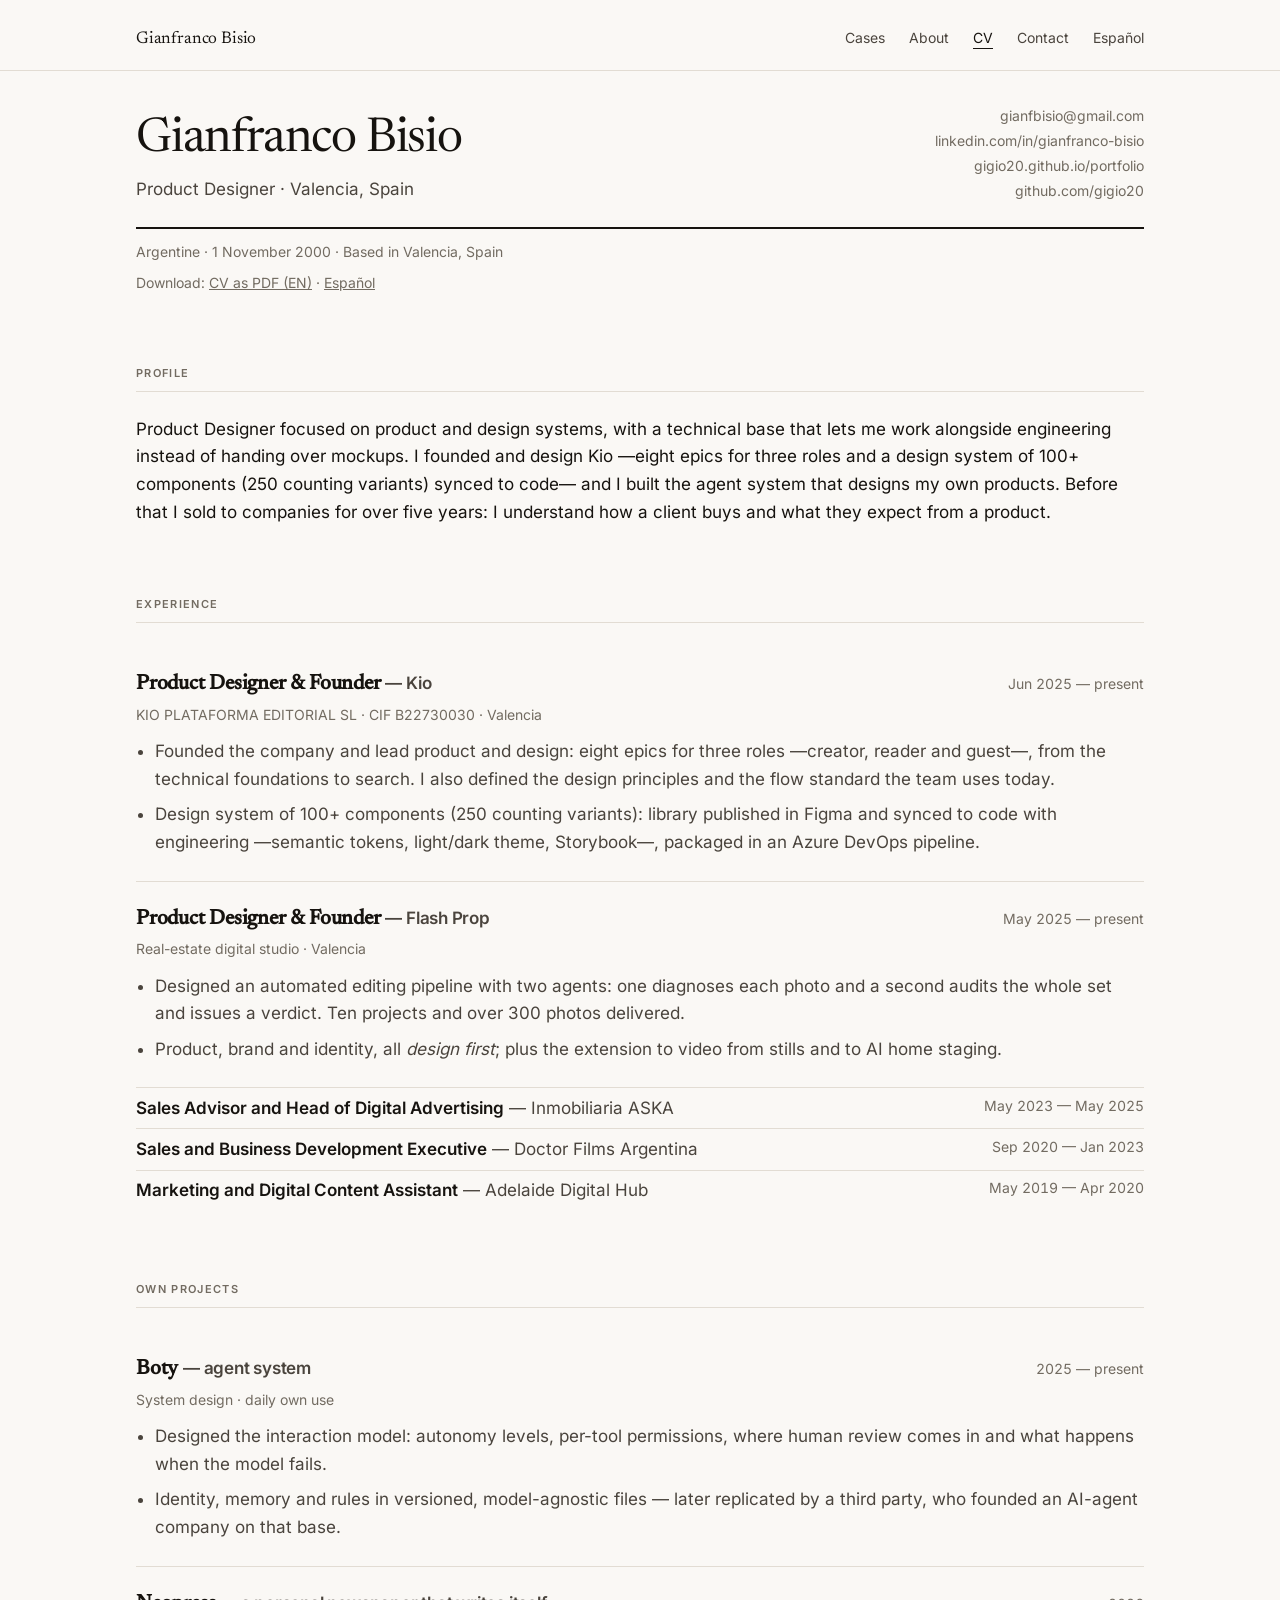
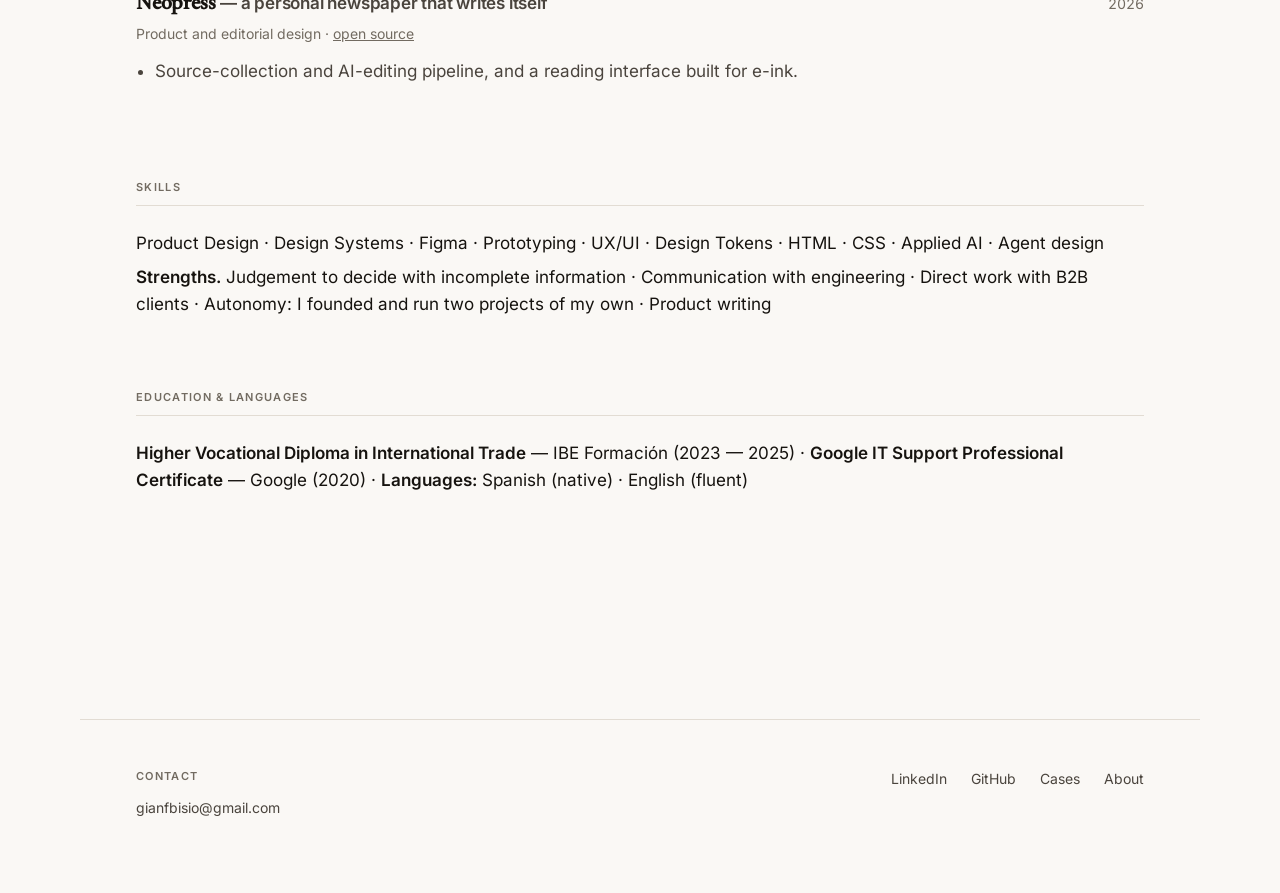
==== cv-en.html @ e1220a81 "CV: reescrito a una hoja A4 (roles comerciales y formacion en una linea, competencias, datos persona" ====
<!DOCTYPE html>
<html lang="en">
<head>
<meta charset="utf-8">
<meta name="viewport" content="width=device-width, initial-scale=1">
<title>CV — Gianfranco Bisio (English)</title>
<meta name="description" content="Résumé of Gianfranco Bisio, Product Designer based in Valencia, Spain.">
<link rel="stylesheet" href="assets/css/fonts.css">
<!-- Open Graph -->
<meta property="og:type" content="website">
<meta property="og:site_name" content="Gianfranco Bisio">
<meta property="og:locale" content="en_GB">
<meta property="og:title" content="CV — Gianfranco Bisio (English)">
<meta property="og:description" content="Résumé of Gianfranco Bisio, Product Designer based in Valencia, Spain.">
<meta property="og:url" content="https://gigio20.github.io/portfolio/cv-en.html">
<meta property="og:image" content="https://gigio20.github.io/portfolio/assets/img/og.jpg">
<meta property="og:image:width" content="1200">
<meta property="og:image:height" content="630">
<meta property="og:image:alt" content="Gianfranco Bisio — Product design, building bridges between business, technology and design.">
<meta name="twitter:card" content="summary_large_image">
<meta name="twitter:title" content="CV — Gianfranco Bisio (English)">
<meta name="twitter:description" content="Résumé of Gianfranco Bisio, Product Designer based in Valencia, Spain.">
<meta name="twitter:image" content="https://gigio20.github.io/portfolio/assets/img/og.jpg">
<link rel="icon" href="assets/img/favicon-32.png" sizes="32x32" type="image/png">
<link rel="icon" href="assets/img/icon-512.png" sizes="512x512" type="image/png">
<link rel="apple-touch-icon" href="assets/img/apple-touch-icon.png">
<link rel="stylesheet" href="assets/css/style.css">
</head>
<body>

<header class="wrap site-header no-print">
  <a class="site-header__name" href="index.html">Gianfranco Bisio</a>
  <nav aria-label="Main">
    <ul class="site-nav">
      <li><a href="index.html">Cases</a></li>
      <li><a href="sobre-mi.html">About</a></li>
      <li><a href="cv-en.html" aria-current="page">CV</a></li>
      <li><a href="mailto:gianfbisio@gmail.com">Contact</a></li>
      <li><a href="cv.html" hreflang="es">Español</a></li>
    </ul>
  </nav>
</header>

<hr class="rule no-print">

<main class="wrap cv">

  <div class="cv__head">
    <div>
      <h1 class="cv__name">Gianfranco Bisio</h1>
      <p class="cv__role">Product Designer · Valencia, Spain</p>
    </div>
    <div class="cv__contact">
      <a href="mailto:gianfbisio@gmail.com">gianfbisio@gmail.com</a><br>
      <a href="https://www.linkedin.com/in/gianfranco-bisio-b39810205/">linkedin.com/in/gianfranco-bisio</a><br>
      <a href="https://gigio20.github.io/portfolio/">gigio20.github.io/portfolio</a><br>
      <a href="https://github.com/gigio20">github.com/gigio20</a>
    </div>
  </div>

  <p class="cv__personal">Argentine · 1 November 2000 · Based in Valencia, Spain</p>

  <p class="meta no-print" style="margin-top:.5rem">Download: <a href="assets/cv-gianfranco-bisio-en.pdf">CV as PDF (EN)</a> · <a href="assets/cv-gianfranco-bisio-es.pdf">Español</a></p>

  <section class="cv__section">
    <h2>Profile</h2>
    <p>Product Designer focused on product and design systems, with a technical base that lets me work alongside engineering instead of handing over mockups. I founded and design Kio —eight epics for three roles and a design system of 100+ components (250 counting variants) synced to code— and I built the agent system that designs my own products. Before that I sold to companies for over five years: I understand how a client buys and what they expect from a product.</p>
  </section>

  <section class="cv__section">
    <h2>Experience</h2>

    <div class="cv__entry">
      <div class="cv__entry-head">
        <h3 class="cv__title">Product Designer &amp; Founder <span>— Kio</span></h3>
        <p class="cv__when">Jun 2025 — present</p>
      </div>
      <p class="cv__where">KIO PLATAFORMA EDITORIAL SL · CIF B22730030 · Valencia</p>
      <ul>
        <li>Founded the company and lead product and design: eight epics for three roles —creator, reader and guest—, from the technical foundations to search. I also defined the design principles and the flow standard the team uses today.</li>
        <li>Design system of 100+ components (250 counting variants): library published in Figma and synced to code with engineering —semantic tokens, light/dark theme, Storybook—, packaged in an Azure DevOps pipeline.</li>
      </ul>
    </div>

    <div class="cv__entry">
      <div class="cv__entry-head">
        <h3 class="cv__title">Product Designer &amp; Founder <span>— Flash Prop</span></h3>
        <p class="cv__when">May 2025 — present</p>
      </div>
      <p class="cv__where">Real-estate digital studio · Valencia</p>
      <ul>
        <li>Designed an automated editing pipeline with two agents: one diagnoses each photo and a second audits the whole set and issues a verdict. Ten projects and over 300 photos delivered.</li>
        <li>Product, brand and identity, all <em>design first</em>; plus the extension to video from stills and to AI home staging.</li>
      </ul>
    </div>

    <div class="cv__entry cv__entry--slim">
      <p class="cv__slim"><strong>Sales Advisor and Head of Digital Advertising</strong> — Inmobiliaria ASKA <span class="cv__when">May 2023 — May 2025</span></p>
    </div>

    <div class="cv__entry cv__entry--slim">
      <p class="cv__slim"><strong>Sales and Business Development Executive</strong> — Doctor Films Argentina <span class="cv__when">Sep 2020 — Jan 2023</span></p>
    </div>

    <div class="cv__entry cv__entry--slim">
      <p class="cv__slim"><strong>Marketing and Digital Content Assistant</strong> — Adelaide Digital Hub <span class="cv__when">May 2019 — Apr 2020</span></p>
    </div>
  </section>

  <section class="cv__section">
    <h2>Own projects</h2>

    <div class="cv__entry">
      <div class="cv__entry-head">
        <h3 class="cv__title">Boty <span>— agent system</span></h3>
        <p class="cv__when">2025 — present</p>
      </div>
      <p class="cv__where">System design · daily own use</p>
      <ul>
        <li>Designed the interaction model: autonomy levels, per-tool permissions, where human review comes in and what happens when the model fails.</li>
        <li>Identity, memory and rules in versioned, model-agnostic files — later replicated by a third party, who founded an AI-agent company on that base.</li>
      </ul>
    </div>

    <div class="cv__entry">
      <div class="cv__entry-head">
        <h3 class="cv__title">Neopress <span>— a personal newspaper that writes itself</span></h3>
        <p class="cv__when">2026</p>
      </div>
      <p class="cv__where">Product and editorial design · <a href="https://github.com/gigio20/neopress">open source</a></p>
      <ul>
        <li>Source-collection and AI-editing pipeline, and a reading interface built for e-ink.</li>
      </ul>
    </div>
  </section>

  <section class="cv__section">
    <h2>Skills</h2>
    <p>Product Design · Design Systems · Figma · Prototyping · UX/UI · Design Tokens · HTML · CSS · Applied AI · Agent design</p>
    <p style="margin-top:.35rem"><strong>Strengths.</strong> Judgement to decide with incomplete information · Communication with engineering · Direct work with B2B clients · Autonomy: I founded and run two projects of my own · Product writing</p>
  </section>

  <section class="cv__section">
    <h2>Education &amp; languages</h2>
    <p><strong>Higher Vocational Diploma in International Trade</strong> — IBE Formación (2023 — 2025) · <strong>Google IT Support Professional Certificate</strong> — Google (2020) · <strong>Languages:</strong> Spanish (native) · English (fluent)</p>
  </section>

</main>

<footer class="wrap site-footer no-print">
  <div class="site-footer__inner">
    <div>
      <p class="label">Contact</p>
      <p style="margin-top:.5rem"><a href="mailto:gianfbisio@gmail.com">gianfbisio@gmail.com</a></p>
    </div>
    <nav aria-label="Links">
      <a href="https://www.linkedin.com/in/gianfranco-bisio-b39810205/">LinkedIn</a>
      <a href="https://github.com/gigio20">GitHub</a>
      <a href="index.html">Cases</a>
      <a href="sobre-mi.html">About</a>
    </nav>
  </div>
</footer>

<script src="assets/js/main.js" defer></script>
</body>
</html>
---- assets/css/fonts.css ----
/* Fuentes self-hosteadas — subconjunto latin, archivos variables.
   Generado desde Google Fonts. Sin pedidos a terceros en runtime. */

@font-face {
  font-family: 'Newsreader';
  font-style: normal;
  font-weight: 400 500;
  font-display: swap;
  src: url(../fonts/newsreader-var.woff2) format('woff2');
  unicode-range: U+0000-00FF, U+0131, U+0152-0153, U+02BB-02BC, U+02C6, U+02DA, U+02DC, U+0304, U+0308, U+0329, U+2000-206F, U+20AC, U+2122, U+2191, U+2193, U+2212, U+2215, U+FEFF, U+FFFD;
}

@font-face {
  font-family: 'Newsreader';
  font-style: italic;
  font-weight: 400;
  font-display: swap;
  src: url(../fonts/newsreader-italic.woff2) format('woff2');
  unicode-range: U+0000-00FF, U+0131, U+0152-0153, U+02BB-02BC, U+02C6, U+02DA, U+02DC, U+0304, U+0308, U+0329, U+2000-206F, U+20AC, U+2122, U+2191, U+2193, U+2212, U+2215, U+FEFF, U+FFFD;
}

@font-face {
  font-family: 'Inter';
  font-style: normal;
  font-weight: 400 600;
  font-display: swap;
  src: url(../fonts/inter-var.woff2) format('woff2');
  unicode-range: U+0000-00FF, U+0131, U+0152-0153, U+02BB-02BC, U+02C6, U+02DA, U+02DC, U+0304, U+0308, U+0329, U+2000-206F, U+20AC, U+2122, U+2191, U+2193, U+2212, U+2215, U+FEFF, U+FFFD;
}
---- assets/css/style.css ----
/* ============================================================
   Gianfranco Bisio — Portfolio
   Dirección: editorial / tipográfico
   ============================================================ */

/* --- Reset ------------------------------------------------- */
*, *::before, *::after { box-sizing: border-box; }
* { margin: 0; }
html { -webkit-text-size-adjust: 100%; scroll-behavior: smooth; }
img, svg, video { display: block; max-width: 100%; height: auto; }
button, input, textarea { font: inherit; color: inherit; }
a { color: inherit; }

@media (prefers-reduced-motion: reduce) {
  html { scroll-behavior: auto; }
  *, *::before, *::after { animation-duration: .01ms !important; transition-duration: .01ms !important; }
}

/* --- Tokens ------------------------------------------------ */
:root {
  /* Color — papel cálido, no blanco puro */
  --paper:    #FAF8F5;
  --paper-2:  #F2EEE8;
  --ink:      #16130F;
  --ink-soft: #4A443D;
  --muted:    #726B61;
  --rule:     #E2DCD3;
  --mono: ui-monospace, "SF Mono", "Cascadia Mono", Menlo, Consolas, monospace;
  --accent:   #A63D1E;

  /* Tipografía */
  --serif: "Newsreader", Georgia, "Times New Roman", serif;
  --sans:  "Inter", -apple-system, BlinkMacSystemFont, "Segoe UI", Roboto, sans-serif;

  /* Escala fluida */
  --t-display: clamp(2.5rem, 1.2rem + 5.5vw, 4.5rem);
  --t-h1:      clamp(1.9rem, 1.15rem + 3vw, 3rem);
  --t-h2:      clamp(1.4rem, 1.1rem + 1.2vw, 1.85rem);
  --t-h3:      1.1875rem;
  --t-lead:    clamp(1.1875rem, 1.02rem + .7vw, 1.5rem);
  --t-body:    1.0625rem;
  --t-small:   .875rem;
  --t-label:   .6875rem;

  /* Espacio */
  --s-1: .25rem;  --s-2: .5rem;   --s-3: .75rem;  --s-4: 1rem;
  --s-5: 1.5rem;  --s-6: 2rem;    --s-7: 3rem;    --s-8: 4.5rem;
  --s-9: 7rem;    --s-10: 11rem;

  /* Layout */
  --measure: 34rem;             /* columna de lectura ~65ch */
  --wide: 70rem;                /* figuras y contenedor ancho */
  --gutter: clamp(1.25rem, 5vw, 3.5rem);

  /* Movimiento */
  --ease: cubic-bezier(.22, .61, .36, 1);
}

/* --- Base -------------------------------------------------- */
body {
  background: var(--paper);
  color: var(--ink);
  font-family: var(--sans);
  font-size: var(--t-body);
  line-height: 1.62;
  font-feature-settings: "kern" 1, "liga" 1, "calt" 1;
  -webkit-font-smoothing: antialiased;
  text-rendering: optimizeLegibility;
}

::selection { background: var(--ink); color: var(--paper); }

:focus-visible {
  outline: 2px solid var(--accent);
  outline-offset: 3px;
  border-radius: 2px;
}

/* --- Layout ------------------------------------------------ */
.wrap {
  width: 100%;
  max-width: var(--wide);
  margin-inline: auto;
  padding-inline: var(--gutter);
}
.wrap--text { max-width: calc(var(--measure) + var(--gutter) * 2); }

/* --- Tipografía -------------------------------------------- */
.display,
h1, h2, h3 {
  font-family: var(--serif);
  font-weight: 400;
  letter-spacing: -.015em;
  line-height: 1.12;
  text-wrap: balance;
}
h1 { font-size: var(--t-h1); }
h2 { font-size: var(--t-h2); letter-spacing: -.01em; }
h3 { font-size: var(--t-h3); font-family: var(--sans); font-weight: 600; letter-spacing: 0; line-height: 1.35; }

p { text-wrap: pretty; }
p + p { margin-top: 1.15em; }

strong { font-weight: 600; }
em { font-style: italic; }

.lead {
  font-size: var(--t-lead);
  line-height: 1.45;
  font-family: var(--serif);
  color: var(--ink);
  text-wrap: pretty;
}

/* Etiquetas: versalitas finas, el único gesto "técnico" */
.label {
  font-size: var(--t-label);
  font-weight: 600;
  letter-spacing: .12em;
  text-transform: uppercase;
  color: var(--muted);
  font-feature-settings: "tnum" 1;
}

.meta {
  font-size: var(--t-small);
  color: var(--muted);
  font-feature-settings: "tnum" 1;
}

/* Links en el cuerpo: subrayado que respira */
.prose a {
  color: var(--ink);
  text-decoration: none;
  background-image: linear-gradient(var(--accent), var(--accent));
  background-repeat: no-repeat;
  background-position: 0 100%;
  background-size: 100% 1px;
  transition: background-size .35s var(--ease), color .2s var(--ease);
}
.prose a:hover { color: var(--accent); background-size: 100% 2px; }

/* --- Header ------------------------------------------------ */
.site-header {
  padding-block: var(--s-5) var(--s-4);
  display: flex;
  align-items: baseline;
  justify-content: space-between;
  gap: var(--s-5);
}
.site-header__name {
  font-family: var(--serif);
  font-size: 1.0625rem;
  letter-spacing: -.01em;
  text-decoration: none;
  white-space: nowrap;
}
.site-nav {
  display: flex;
  gap: var(--s-5);
  list-style: none;
  padding: 0;
}
.site-nav a {
  font-size: var(--t-small);
  text-decoration: none;
  color: var(--ink-soft);
  transition: color .2s var(--ease);
}
.site-nav a:hover,
.site-nav a[aria-current="page"] { color: var(--ink); }
.site-nav a[aria-current="page"] { text-decoration: underline; text-underline-offset: .35em; text-decoration-thickness: 1px; }

.rule { height: 1px; background: var(--rule); border: 0; }

/* --- Portada ----------------------------------------------- */
.intro { padding-block: var(--s-8) var(--s-9); }
.intro__title {
  font-size: var(--t-display);
  letter-spacing: -.03em;
  max-width: 22ch;
}
.intro__text {
  margin-top: var(--s-6);
  max-width: var(--measure);
}
.intro__text .lead + p { margin-top: var(--s-5); color: var(--ink-soft); }

/* Portada en dos columnas: la declaración y el retrato. */
.intro__inner {
  display: grid;
  gap: var(--s-7);
  align-items: start;
}
@media (min-width: 52rem) {
  .intro__inner { grid-template-columns: 1fr 17rem; gap: var(--s-9); }
}
.intro__photo {
  width: 100%;
  aspect-ratio: 4 / 5;
  object-fit: cover;
  object-position: 50% 20%;
  filter: drop-shadow(0 2px 6px rgba(22,19,15,.06)) drop-shadow(0 20px 50px rgba(22,19,15,.08));
}

/* --- Índice de casos --------------------------------------- */
.index { padding-block: var(--s-8) var(--s-9); }
.index__head {
  display: flex;
  align-items: baseline;
  justify-content: space-between;
  gap: var(--s-4);
  padding-bottom: var(--s-4);
}

.case-list { list-style: none; padding: 0; }
.case-item { border-top: 1px solid var(--rule); }
.case-item:last-child { border-bottom: 1px solid var(--rule); }

.case-item__link {
  display: grid;
  grid-template-columns: 2.5rem 1fr;
  gap: var(--s-5);
  padding-block: var(--s-6);
  text-decoration: none;
  transition: background-color .3s var(--ease), padding-left .3s var(--ease);
}
.case-item__link:hover {
  background: var(--paper-2);
  padding-left: var(--s-4);
}
.case-item__num {
  font-size: var(--t-label);
  font-weight: 600;
  letter-spacing: .1em;
  color: var(--muted);
  padding-top: .5em;
  font-feature-settings: "tnum" 1;
}
.case-item__title {
  font-family: var(--serif);
  font-size: clamp(1.5rem, 1.1rem + 1.6vw, 2.25rem);
  letter-spacing: -.02em;
  line-height: 1.15;
}
.case-item__desc {
  margin-top: var(--s-3);
  max-width: 46ch;
  color: var(--ink-soft);
}
.case-item__meta {
  margin-top: var(--s-4);
  display: flex;
  flex-wrap: wrap;
  gap: var(--s-2) var(--s-4);
  font-size: var(--t-small);
  color: var(--muted);
  font-feature-settings: "tnum" 1;
}
.case-item__meta span:not(:last-child)::after {
  content: "·";
  margin-left: var(--s-4);
  color: var(--rule);
}

/* --- Página de caso ---------------------------------------- */
.case-hero { padding-block: var(--s-7) var(--s-7); }
.case-hero__kicker { margin-bottom: var(--s-5); }
.case-hero__title { font-size: var(--t-h1); max-width: 26ch; }
.case-hero__lead { margin-top: var(--s-5); max-width: var(--measure); }

/* Ficha técnica del caso */
.specs {
  display: grid;
  grid-template-columns: repeat(auto-fit, minmax(11rem, 1fr));
  gap: var(--s-5) var(--s-6);
  padding-block: var(--s-6);
  border-block: 1px solid var(--rule);
}
.specs__item dt { margin-bottom: var(--s-2); }
.specs__item dd { font-size: var(--t-small); color: var(--ink-soft); }

/* Cuerpo del caso */
.prose { padding-block: var(--s-8); }
.prose > * + * { margin-top: var(--s-5); }
.prose h2 { margin-top: var(--s-8); }
.prose h3 { margin-top: var(--s-7); }
.prose ul, .prose ol { padding-left: 1.25em; }
.prose li + li { margin-top: var(--s-3); }
.prose blockquote {
  border-left: 2px solid var(--ink);
  padding-left: var(--s-5);
  font-family: var(--serif);
  font-size: var(--t-lead);
  line-height: 1.4;
  color: var(--ink);
}

/* Bloque de código: aparece una sola vez en todo el sitio, para mostrar un
   artefacto real — el criterio de edición que genera el agente. */
.prose pre {
  font-family: ui-monospace, "SF Mono", "Cascadia Mono", Menlo, Consolas, monospace;
  font-size: .8125rem;
  line-height: 1.7;
  background: var(--paper-2);
  border: 1px solid var(--rule);
  padding: var(--s-5);
  overflow-x: auto;
  color: var(--ink-soft);
  tab-size: 2;
}
.prose pre b { color: var(--ink); font-weight: 600; }

/* Figuras: rompen la columna de lectura */
figure { margin: 0; }
.prose figure {
  width: 100%;
  max-width: var(--wide);
  margin-inline: auto;
  margin-block: var(--s-8);
}
.prose figure img,
.prose figure video {
  width: 100%;
  filter:
    drop-shadow(0 2px 4px rgba(22, 19, 15, .05))
    drop-shadow(0 16px 40px rgba(22, 19, 15, .07));
}
figcaption {
  margin-top: var(--s-3);
  font-size: var(--t-small);
  color: var(--muted);
  max-width: var(--measure);
}

/* Rejilla de piezas dentro de un caso */
.pieces {
  display: grid;
  grid-template-columns: repeat(auto-fit, minmax(13rem, 1fr));
  gap: var(--s-6) var(--s-5);
  margin-block: var(--s-8);
}
/* Capturas de Figma: WebP con alfa y esquinas redondeadas.
   Sin borde ni fondo —el rectángulo recto choca con la esquina redondeada
   el fondo se ve a través del alfa— y con drop-shadow, que sigue la forma
   real del píxel en vez de dibujar un rectángulo detrás.
   OJO con el alfa: Figma exporta estas capturas con el fondo oscuro ya aplanado dentro
   del archivo, así que si se reconvierten a RGB las esquinas vuelven a verse como un
   rectángulo oscuro. El script que reconstruye el alfa es `_fuentes/arreglar-alfa.py`. */
.piece__img {
  width: 100%;
  filter:
    drop-shadow(0 1px 2px rgba(22, 19, 15, .05))
    drop-shadow(0 10px 22px rgba(22, 19, 15, .07));
}
.piece__cap { margin-top: var(--s-3); font-size: var(--t-small); color: var(--muted); }
.piece__cap strong { color: var(--ink); font-weight: 600; }

/* Comparación / antes-después */
.compare {
  display: grid;
  grid-template-columns: repeat(auto-fit, minmax(15rem, 1fr));
  align-items: start;
  gap: var(--s-6) var(--s-5);
  margin-block: var(--s-8);
}

/* Carrusel horizontal: las variantes se exploran, no se listan.
   Scroll nativo con snap — sin JS, sin botones. */
.carousel {
  display: grid;
  grid-auto-flow: column;
  grid-auto-columns: minmax(12.5rem, 16rem);
  gap: var(--s-5);
  align-items: start;
  overflow-x: auto;
  overscroll-behavior-x: contain;
  scroll-snap-type: x mandatory;
  padding-bottom: var(--s-4);
  margin-block: var(--s-8);
  scrollbar-width: thin;
  scrollbar-color: var(--rule) transparent;
}
.carousel > * { scroll-snap-align: start; }
.carousel::-webkit-scrollbar { height: 6px; }
.carousel::-webkit-scrollbar-track { background: transparent; }
.carousel::-webkit-scrollbar-thumb { background: var(--rule); border-radius: 3px; }
.carousel::-webkit-scrollbar-thumb:hover { background: var(--muted); }

/* La variante elegida: sola y más grande, como resolución del arco */
figure.resolved { max-width: 24rem; }
figure.resolved img { border: 1px solid var(--rule); }

/* Captura de pantalla completa: se acota a ancho de teléfono.
   Una fuente de 412px no puede llenar el contenedor ancho sin verse borrosa,
   y una tira vertical larga lee como un pergamino — que es exactamente lo que es. */
figure.figure--phone { max-width: 22rem; margin-inline: auto; }
figure.figure--phone img { filter: drop-shadow(0 2px 6px rgba(22,19,15,.06)) drop-shadow(0 24px 60px rgba(22,19,15,.09)); }

/* Canvas de Figma (flujos anotados). La fuente mide 905px y la columna de lectura
   544px, asi que se muestra a ~0.6x: nitido, no pixelado. */
figure.figure--canvas img { border-radius: 6px; }

/* Captura chica, a tamano natural para que no se pixele */
figure.figure--narrow { max-width: 17rem; margin-inline: auto; }

/* Árbol de carpetas del sistema: el dibujo ramificado, con el porqué de cada rama.
   El marco punteado no es decoración: dice que todo esto es un repositorio. */
.tree {
  border: 1px dashed var(--rule);
  border-radius: 8px;
  padding: var(--s-5) var(--s-5) var(--s-3);
  margin-block: var(--s-8);
}
.tree__head {
  display: flex;
  justify-content: space-between;
  align-items: baseline;
  gap: var(--s-4);
  margin-bottom: var(--s-4);
}
.tree__root {
  font-family: var(--mono);
  font-size: .8125rem;
  color: var(--ink);
}
.tree dl {
  /* UNA grilla para todo el árbol. Con una grilla por fila, cada fila mide sus
     columnas por su cuenta y las descripciones quedan escalonadas. */
  display: grid;
  grid-template-columns: max-content minmax(0, 1fr);
  margin: 0;
}
/* La fila no existe como caja: sus dt/dd entran directo en la grilla del dl, así las
   columnas se comparten entre todas las filas. La regla de separación va en el dt y el
   dd (sin gap, para que las dos mitades formen una línea continua). */
.tree__row { display: contents; }
.tree__path {
  font-family: var(--mono);
  font-size: .8125rem;
  color: var(--ink);
  white-space: nowrap;
  border-top: 1px solid var(--rule);
  padding-block: .45rem;
}
/* Las ramas retroceden: los nombres mandan, las líneas acompañan. */
.tree__br { color: var(--rule); }
.tree__why {
  margin: 0;
  font-size: var(--t-small);
  color: var(--ink-soft);
  border-top: 1px solid var(--rule);
  padding-block: .45rem;
  padding-left: var(--s-5);
}
.tree__why code { font-family: var(--mono); font-size: .9em; }
.tree__row:first-child .tree__path,
.tree__row:first-child .tree__why { border-top: 0; }
@media (max-width: 40rem) {
  .tree dl { grid-template-columns: 1fr; }
  .tree__path { white-space: normal; padding-block: .5rem .15rem; }
  .tree__why { border-top: 0; padding-block: 0 .55rem; padding-left: 0; }
}
/* En pantallas anchas el árbol sale de la columna de lectura: así cada razón entra
   en una línea. Condicionado al ancho para que no genere scroll horizontal. */
@media (min-width: 75rem) {
  .tree {
    width: var(--wide);
    margin-inline: calc((var(--measure) - var(--wide)) / 2);
  }
}

/* Navegación entre casos */
.case-nav {
  display: flex;
  justify-content: space-between;
  gap: var(--s-5);
  padding-block: var(--s-7);
  border-top: 1px solid var(--rule);
}
.case-nav a {
  text-decoration: none;
  font-size: var(--t-small);
  color: var(--ink-soft);
  transition: color .2s var(--ease);
}
.case-nav a:hover { color: var(--accent); }

/* --- Footer ------------------------------------------------ */
.site-footer {
  margin-top: var(--s-9);
  padding-block: var(--s-7) var(--s-8);
  border-top: 1px solid var(--rule);
}
.site-footer__inner {
  display: flex;
  flex-wrap: wrap;
  gap: var(--s-5) var(--s-7);
  justify-content: space-between;
  align-items: flex-start;
}
.site-footer nav { display: flex; gap: var(--s-5); flex-wrap: wrap; }
.site-footer a { font-size: var(--t-small); text-decoration: none; color: var(--ink-soft); }
.site-footer a:hover { color: var(--accent); }

/* --- Reveal (único movimiento del sitio) -------------------- */
.reveal {
  opacity: 0;
  transform: translateY(12px);
  transition: opacity .7s var(--ease), transform .7s var(--ease);
}
.reveal.is-in { opacity: 1; transform: none; }

/* --- Utilidades -------------------------------------------- */
.stack > * + * { margin-top: var(--s-4); }
.sr-only {
  position: absolute; width: 1px; height: 1px; padding: 0; margin: -1px;
  overflow: hidden; clip: rect(0 0 0 0); white-space: nowrap; border: 0;
}

/* --- CV ---------------------------------------------------- */
.cv { padding-block: var(--s-6) var(--s-9); }
.cv__head {
  display: flex;
  flex-wrap: wrap;
  gap: var(--s-5) var(--s-7);
  align-items: flex-end;
  justify-content: space-between;
  padding-bottom: var(--s-5);
  border-bottom: 2px solid var(--ink);
}
.cv__name { font-size: clamp(2rem, 1.4rem + 2.4vw, 3rem); letter-spacing: -.025em; }
.cv__role { margin-top: var(--s-2); font-size: var(--t-body); color: var(--ink-soft); }
.cv__contact { font-size: var(--t-small); color: var(--muted); text-align: right; line-height: 1.8; }
@media (max-width: 40rem) { .cv__contact { text-align: left; } }
.cv__contact a { text-decoration: none; }
.cv__contact a:hover { color: var(--accent); }
.cv__personal { margin-top: var(--s-3); font-size: var(--t-small); color: var(--muted); }

.cv__section { margin-top: var(--s-8); }
.cv__section > h2 {
  font-family: var(--sans);
  font-size: var(--t-label);
  font-weight: 600;
  letter-spacing: .12em;
  text-transform: uppercase;
  color: var(--muted);
  padding-bottom: var(--s-3);
  border-bottom: 1px solid var(--rule);
  margin-bottom: var(--s-5);
}
.cv__entry { padding-block: var(--s-5); border-bottom: 1px solid var(--rule); }
.cv__entry:last-child { border-bottom: 0; }
.cv__entry-head {
  display: flex;
  flex-wrap: wrap;
  gap: var(--s-2) var(--s-4);
  align-items: baseline;
  justify-content: space-between;
}
.cv__title { font-family: var(--serif); font-size: 1.3125rem; letter-spacing: -.01em; }
.cv__title span { font-family: var(--sans); font-size: var(--t-body); color: var(--ink-soft); }
.cv__when { font-size: var(--t-small); color: var(--muted); font-feature-settings: "tnum" 1; white-space: nowrap; }
.cv__where { margin-top: var(--s-1); font-size: var(--t-small); color: var(--muted); }
.cv__entry ul { margin-top: var(--s-3); padding-left: 1.1em; }
.cv__entry li { font-size: var(--t-body); color: var(--ink-soft); }
.cv__entry li + li { margin-top: var(--s-2); }
.cv__skills { display: flex; flex-wrap: wrap; gap: var(--s-2); }
.cv__skills span {
  font-size: var(--t-small);
  border: 1px solid var(--rule);
  padding: .3rem .7rem;
  color: var(--ink-soft);
}
/* Entradas de una línea: roles comerciales y formación, sin descripción. */
.cv__entry--slim { padding-block: .4rem; }
.cv__slim { font-size: var(--t-body); color: var(--ink-soft); }
.cv__slim strong { color: var(--ink); font-weight: 600; }
.cv__slim .cv__when { float: right; }

/* --- Impresión: el CV se imprime a PDF limpio -------------- */
@media print {
  /* A4 explicito: sin esto Chrome imprime en Letter (216x279mm), que no es el papel de Espana. */
  @page { size: A4; margin: 10mm 12mm; }
  :root { --paper: #fff; --paper-2: #fff; --ink: #000; --ink-soft: #222; --muted: #555; --rule: #bbb; }
  .site-header, .site-footer, .no-print { display: none !important; }
  /* 8.9pt para que el CV entero entre en UNA hoja A4. */
  body { font-size: 8.4pt; line-height: 1.3; }
  .cv { padding: 0; max-width: none; }
  .cv__head { padding-bottom: .4rem; }
  .cv__name { font-size: 18pt; }
  .cv__role { font-size: 9.5pt; }
  .cv__contact { line-height: 1.5; }
  .cv__personal { margin-top: .3rem; }
  .cv__section { margin-top: .42rem; }
  .cv__section > h2 { padding-bottom: .18rem; margin-bottom: .3rem; }
  .cv__entry { break-inside: avoid; padding-block: .3rem; }
  .cv__entry--slim { padding-block: .22rem; }
  .cv__slim { font-size: 8.4pt; }
  .cv__entry ul { margin-top: .15rem; }
  .cv__entry li + li { margin-top: .1rem; }
  .cv__title { font-size: 10pt; }
  .cv__title span { font-size: 8.6pt; }
  .cv__skills span { border-color: #999; padding: .1rem .45rem; }
  a { color: inherit; text-decoration: none; }
}

/* --- Móvil ------------------------------------------------- */
@media (max-width: 40rem) {
  .site-header { flex-direction: column; align-items: flex-start; gap: var(--s-4); }
  .site-nav { gap: var(--s-4); flex-wrap: wrap; }
  /* En táctil los links son el único objetivo: 17px de alto es muy fino para el pulgar. */
  .site-nav a { padding-block: .4rem; padding-inline: .35rem; }
  .site-footer a { padding-block: .35rem; }
  .case-item__link { grid-template-columns: 1fr; gap: var(--s-3); }
  .case-item__num { padding-top: 0; }
  .case-item__meta span:not(:last-child)::after { display: none; }
  .site-footer__inner { flex-direction: column; }
}
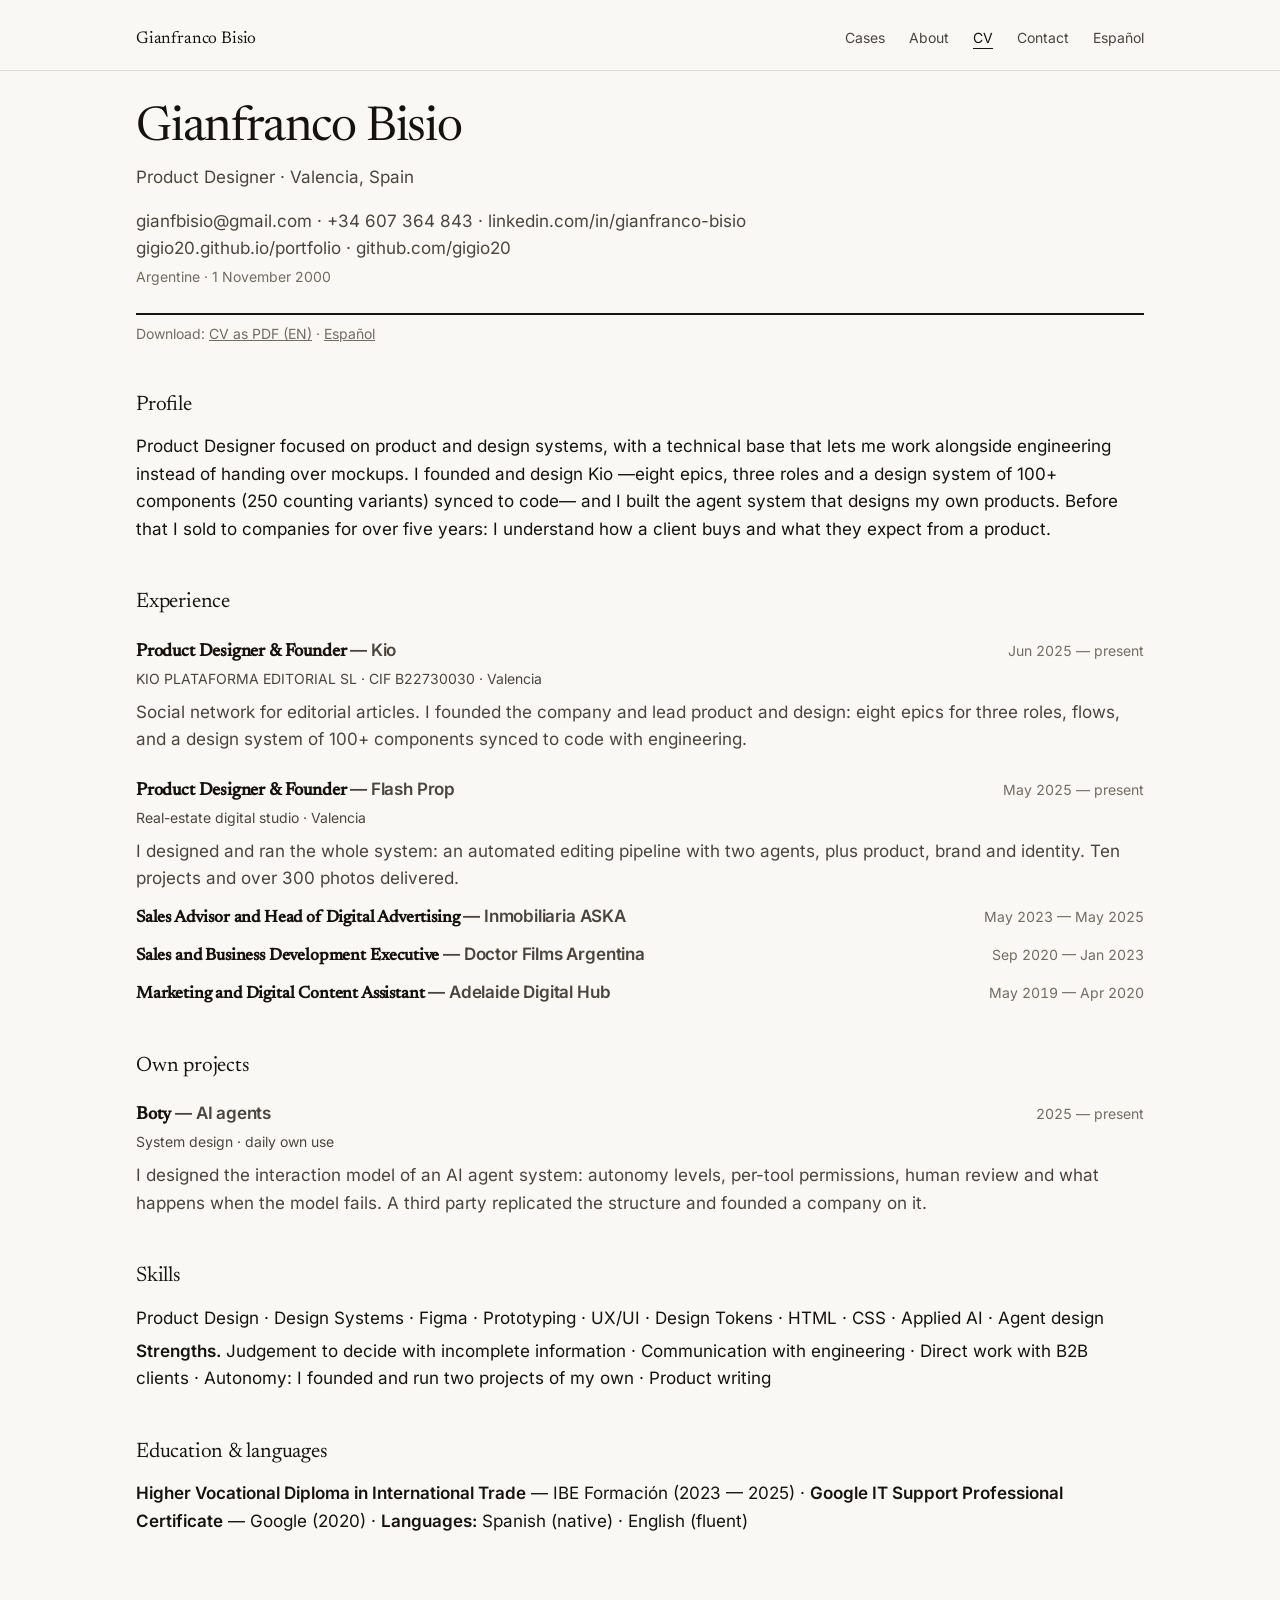
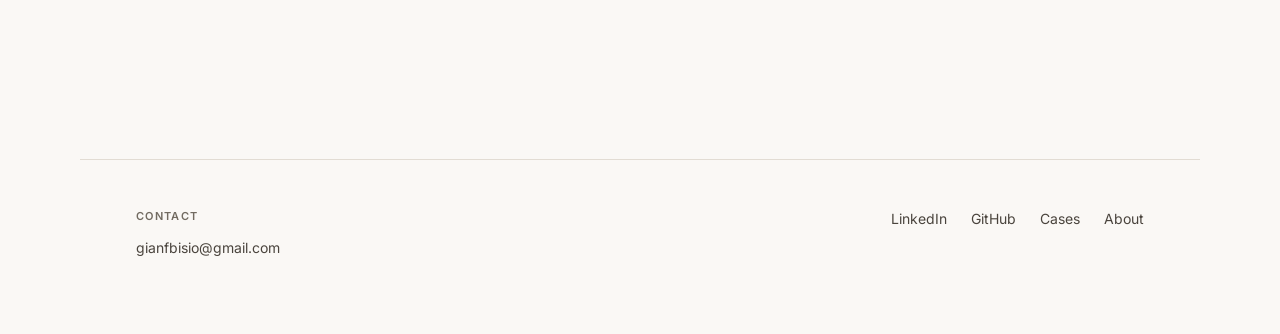
==== commit 7e0087b4: "CV: rediseno real - dos tipografias (Newsreader titulos / Inter el resto), contacto visible bajo el " ====
--- a/cv-en.html
+++ b/cv-en.html
@@ -46,25 +46,18 @@
 <main class="wrap cv">
 
   <div class="cv__head">
-    <div>
-      <h1 class="cv__name">Gianfranco Bisio</h1>
-      <p class="cv__role">Product Designer · Valencia, Spain</p>
-    </div>
-    <div class="cv__contact">
-      <a href="mailto:gianfbisio@gmail.com">gianfbisio@gmail.com</a><br>
-      <a href="https://www.linkedin.com/in/gianfranco-bisio-b39810205/">linkedin.com/in/gianfranco-bisio</a><br>
-      <a href="https://gigio20.github.io/portfolio/">gigio20.github.io/portfolio</a><br>
-      <a href="https://github.com/gigio20">github.com/gigio20</a>
-    </div>
+    <h1 class="cv__name">Gianfranco Bisio</h1>
+    <p class="cv__role">Product Designer · Valencia, Spain</p>
+    <p class="cv__contact"><a href="mailto:gianfbisio@gmail.com">gianfbisio@gmail.com</a> · <a href="tel:+34607364843">+34 607 364 843</a> · <a href="https://www.linkedin.com/in/gianfranco-bisio-b39810205/">linkedin.com/in/gianfranco-bisio</a><br>
+      <a href="https://gigio20.github.io/portfolio/">gigio20.github.io/portfolio</a> · <a href="https://github.com/gigio20">github.com/gigio20</a></p>
+    <p class="cv__personal">Argentine · 1 November 2000</p>
   </div>
-
-  <p class="cv__personal">Argentine · 1 November 2000 · Based in Valencia, Spain</p>
 
   <p class="meta no-print" style="margin-top:.5rem">Download: <a href="assets/cv-gianfranco-bisio-en.pdf">CV as PDF (EN)</a> · <a href="assets/cv-gianfranco-bisio-es.pdf">Español</a></p>
 
   <section class="cv__section">
     <h2>Profile</h2>
-    <p>Product Designer focused on product and design systems, with a technical base that lets me work alongside engineering instead of handing over mockups. I founded and design Kio —eight epics for three roles and a design system of 100+ components (250 counting variants) synced to code— and I built the agent system that designs my own products. Before that I sold to companies for over five years: I understand how a client buys and what they expect from a product.</p>
+    <p>Product Designer focused on product and design systems, with a technical base that lets me work alongside engineering instead of handing over mockups. I founded and design Kio —eight epics, three roles and a design system of 100+ components (250 counting variants) synced to code— and I built the agent system that designs my own products. Before that I sold to companies for over five years: I understand how a client buys and what they expect from a product.</p>
   </section>
 
   <section class="cv__section">
@@ -76,10 +69,7 @@
         <p class="cv__when">Jun 2025 — present</p>
       </div>
       <p class="cv__where">KIO PLATAFORMA EDITORIAL SL · CIF B22730030 · Valencia</p>
-      <ul>
-        <li>Founded the company and lead product and design: eight epics for three roles —creator, reader and guest—, from the technical foundations to search. I also defined the design principles and the flow standard the team uses today.</li>
-        <li>Design system of 100+ components (250 counting variants): library published in Figma and synced to code with engineering —semantic tokens, light/dark theme, Storybook—, packaged in an Azure DevOps pipeline.</li>
-      </ul>
+      <p class="cv__desc">Social network for editorial articles. I founded the company and lead product and design: eight epics for three roles, flows, and a design system of 100+ components synced to code with engineering.</p>
     </div>
 
     <div class="cv__entry">
@@ -88,22 +78,28 @@
         <p class="cv__when">May 2025 — present</p>
       </div>
       <p class="cv__where">Real-estate digital studio · Valencia</p>
-      <ul>
-        <li>Designed an automated editing pipeline with two agents: one diagnoses each photo and a second audits the whole set and issues a verdict. Ten projects and over 300 photos delivered.</li>
-        <li>Product, brand and identity, all <em>design first</em>; plus the extension to video from stills and to AI home staging.</li>
-      </ul>
+      <p class="cv__desc">I designed and ran the whole system: an automated editing pipeline with two agents, plus product, brand and identity. Ten projects and over 300 photos delivered.</p>
     </div>
 
     <div class="cv__entry cv__entry--slim">
-      <p class="cv__slim"><strong>Sales Advisor and Head of Digital Advertising</strong> — Inmobiliaria ASKA <span class="cv__when">May 2023 — May 2025</span></p>
+      <div class="cv__entry-head">
+        <h3 class="cv__title">Sales Advisor and Head of Digital Advertising <span>— Inmobiliaria ASKA</span></h3>
+        <p class="cv__when">May 2023 — May 2025</p>
+      </div>
     </div>
 
     <div class="cv__entry cv__entry--slim">
-      <p class="cv__slim"><strong>Sales and Business Development Executive</strong> — Doctor Films Argentina <span class="cv__when">Sep 2020 — Jan 2023</span></p>
+      <div class="cv__entry-head">
+        <h3 class="cv__title">Sales and Business Development Executive <span>— Doctor Films Argentina</span></h3>
+        <p class="cv__when">Sep 2020 — Jan 2023</p>
+      </div>
     </div>
 
     <div class="cv__entry cv__entry--slim">
-      <p class="cv__slim"><strong>Marketing and Digital Content Assistant</strong> — Adelaide Digital Hub <span class="cv__when">May 2019 — Apr 2020</span></p>
+      <div class="cv__entry-head">
+        <h3 class="cv__title">Marketing and Digital Content Assistant <span>— Adelaide Digital Hub</span></h3>
+        <p class="cv__when">May 2019 — Apr 2020</p>
+      </div>
     </div>
   </section>
 
@@ -112,25 +108,11 @@
 
     <div class="cv__entry">
       <div class="cv__entry-head">
-        <h3 class="cv__title">Boty <span>— agent system</span></h3>
+        <h3 class="cv__title">Boty <span>— AI agents</span></h3>
         <p class="cv__when">2025 — present</p>
       </div>
       <p class="cv__where">System design · daily own use</p>
-      <ul>
-        <li>Designed the interaction model: autonomy levels, per-tool permissions, where human review comes in and what happens when the model fails.</li>
-        <li>Identity, memory and rules in versioned, model-agnostic files — later replicated by a third party, who founded an AI-agent company on that base.</li>
-      </ul>
-    </div>
-
-    <div class="cv__entry">
-      <div class="cv__entry-head">
-        <h3 class="cv__title">Neopress <span>— a personal newspaper that writes itself</span></h3>
-        <p class="cv__when">2026</p>
-      </div>
-      <p class="cv__where">Product and editorial design · <a href="https://github.com/gigio20/neopress">open source</a></p>
-      <ul>
-        <li>Source-collection and AI-editing pipeline, and a reading interface built for e-ink.</li>
-      </ul>
+      <p class="cv__desc">I designed the interaction model of an AI agent system: autonomy levels, per-tool permissions, human review and what happens when the model fails. A third party replicated the structure and founded a company on it.</p>
     </div>
   </section>
 
--- a/assets/css/style.css
+++ b/assets/css/style.css
@@ -518,90 +518,79 @@
   overflow: hidden; clip: rect(0 0 0 0); white-space: nowrap; border: 0;
 }
 
-/* --- CV ---------------------------------------------------- */
+/* --- CV ----------------------------------------------------
+   Dos tipografías y nada más: Newsreader para los títulos (nombre, cabeceras de
+   sección y puestos), Inter para todo lo demás (contacto, fechas, empresas, cuerpo).
+   El contacto vive bajo el nombre, en tinta y al tamaño del cuerpo: es lo primero
+   que alguien necesita, no un pie de página en gris. */
 .cv { padding-block: var(--s-6) var(--s-9); }
 .cv__head {
-  display: flex;
-  flex-wrap: wrap;
-  gap: var(--s-5) var(--s-7);
-  align-items: flex-end;
-  justify-content: space-between;
   padding-bottom: var(--s-5);
   border-bottom: 2px solid var(--ink);
 }
 .cv__name { font-size: clamp(2rem, 1.4rem + 2.4vw, 3rem); letter-spacing: -.025em; }
-.cv__role { margin-top: var(--s-2); font-size: var(--t-body); color: var(--ink-soft); }
-.cv__contact { font-size: var(--t-small); color: var(--muted); text-align: right; line-height: 1.8; }
-@media (max-width: 40rem) { .cv__contact { text-align: left; } }
+.cv__role { margin-top: var(--s-2); font-size: 1.0625rem; color: var(--ink-soft); }
+.cv__contact { margin-top: var(--s-4); font-size: var(--t-body); color: var(--ink-soft); line-height: 1.6; }
 .cv__contact a { text-decoration: none; }
 .cv__contact a:hover { color: var(--accent); }
-.cv__personal { margin-top: var(--s-3); font-size: var(--t-small); color: var(--muted); }
-
-.cv__section { margin-top: var(--s-8); }
+.cv__personal { margin-top: var(--s-1); font-size: var(--t-small); color: var(--muted); }
+
+.cv__section { margin-top: var(--s-7); }
 .cv__section > h2 {
-  font-family: var(--sans);
-  font-size: var(--t-label);
-  font-weight: 600;
-  letter-spacing: .12em;
-  text-transform: uppercase;
-  color: var(--muted);
-  padding-bottom: var(--s-3);
-  border-bottom: 1px solid var(--rule);
-  margin-bottom: var(--s-5);
-}
-.cv__entry { padding-block: var(--s-5); border-bottom: 1px solid var(--rule); }
-.cv__entry:last-child { border-bottom: 0; }
+  font-family: var(--serif);
+  font-size: 1.3125rem;
+  font-weight: 400;
+  letter-spacing: -.01em;
+  color: var(--ink);
+  margin-bottom: var(--s-4);
+}
+.cv__entry { margin-top: var(--s-5); }
 .cv__entry-head {
   display: flex;
   flex-wrap: wrap;
-  gap: var(--s-2) var(--s-4);
+  gap: var(--s-1) var(--s-4);
   align-items: baseline;
   justify-content: space-between;
 }
-.cv__title { font-family: var(--serif); font-size: 1.3125rem; letter-spacing: -.01em; }
+.cv__title { font-family: var(--serif); font-size: 1.125rem; letter-spacing: -.01em; }
 .cv__title span { font-family: var(--sans); font-size: var(--t-body); color: var(--ink-soft); }
 .cv__when { font-size: var(--t-small); color: var(--muted); font-feature-settings: "tnum" 1; white-space: nowrap; }
-.cv__where { margin-top: var(--s-1); font-size: var(--t-small); color: var(--muted); }
+.cv__where { margin-top: var(--s-1); font-size: var(--t-small); color: var(--ink-soft); }
+/* Qué es y cuál fue el rol, en dos líneas. Sin bullets: el párrafo ya es la unidad. */
+.cv__desc { margin-top: var(--s-2); font-size: var(--t-body); color: var(--ink-soft); }
 .cv__entry ul { margin-top: var(--s-3); padding-left: 1.1em; }
 .cv__entry li { font-size: var(--t-body); color: var(--ink-soft); }
 .cv__entry li + li { margin-top: var(--s-2); }
-.cv__skills { display: flex; flex-wrap: wrap; gap: var(--s-2); }
-.cv__skills span {
-  font-size: var(--t-small);
-  border: 1px solid var(--rule);
-  padding: .3rem .7rem;
-  color: var(--ink-soft);
-}
-/* Entradas de una línea: roles comerciales y formación, sin descripción. */
-.cv__entry--slim { padding-block: .4rem; }
-.cv__slim { font-size: var(--t-body); color: var(--ink-soft); }
-.cv__slim strong { color: var(--ink); font-weight: 600; }
-.cv__slim .cv__when { float: right; }
+/* Entradas de una línea: roles comerciales. Misma estructura que las demás, sin cuerpo. */
+.cv__entry--slim { margin-top: var(--s-3); }
+.cv__entry--slim .cv__title { font-size: 1.0625rem; }
 
 /* --- Impresión: el CV se imprime a PDF limpio -------------- */
 @media print {
   /* A4 explicito: sin esto Chrome imprime en Letter (216x279mm), que no es el papel de Espana. */
-  @page { size: A4; margin: 10mm 12mm; }
-  :root { --paper: #fff; --paper-2: #fff; --ink: #000; --ink-soft: #222; --muted: #555; --rule: #bbb; }
+  @page { size: A4; margin: 14mm 16mm; }
+  :root { --paper: #fff; --paper-2: #fff; --ink: #000; --ink-soft: #2a2a2a; --muted: #5c5c5c; --rule: #c9c9c9; }
   .site-header, .site-footer, .no-print { display: none !important; }
-  /* 8.9pt para que el CV entero entre en UNA hoja A4. */
-  body { font-size: 8.4pt; line-height: 1.3; }
+  body { font-size: 10pt; line-height: 1.45; }
   .cv { padding: 0; max-width: none; }
-  .cv__head { padding-bottom: .4rem; }
-  .cv__name { font-size: 18pt; }
-  .cv__role { font-size: 9.5pt; }
-  .cv__contact { line-height: 1.5; }
-  .cv__personal { margin-top: .3rem; }
-  .cv__section { margin-top: .42rem; }
-  .cv__section > h2 { padding-bottom: .18rem; margin-bottom: .3rem; }
-  .cv__entry { break-inside: avoid; padding-block: .3rem; }
-  .cv__entry--slim { padding-block: .22rem; }
-  .cv__slim { font-size: 8.4pt; }
-  .cv__entry ul { margin-top: .15rem; }
-  .cv__entry li + li { margin-top: .1rem; }
-  .cv__title { font-size: 10pt; }
-  .cv__title span { font-size: 8.6pt; }
-  .cv__skills span { border-color: #999; padding: .1rem .45rem; }
+  .cv__head { padding-bottom: 3mm; }
+  .cv__name { font-size: 23pt; }
+  .cv__role { font-size: 11pt; margin-top: 1mm; }
+  .cv__contact { font-size: 9.6pt; line-height: 1.5; margin-top: 3mm; }
+  .cv__personal { font-size: 9.2pt; margin-top: .4mm; }
+  .cv__section { margin-top: 6.5mm; }
+  .cv__section > h2 { font-size: 12.5pt; margin-bottom: 2.2mm; }
+  .cv__entry { margin-top: 3.4mm; }
+  .cv__entry--slim { margin-top: 2mm; }
+  .cv__title { font-size: 10.8pt; }
+  .cv__entry--slim .cv__title { font-size: 10pt; }
+  .cv__title span { font-size: 9.8pt; }
+  .cv__when { font-size: 9.4pt; }
+  .cv__where { font-size: 9.4pt; margin-top: .3mm; }
+  .cv__desc { font-size: 9.8pt; line-height: 1.42; margin-top: 1.1mm; }
+  .cv__entry ul { margin-top: 1.2mm; }
+  .cv__entry li { font-size: 9.6pt; line-height: 1.42; }
+  .cv__entry li + li { margin-top: .9mm; }
   a { color: inherit; text-decoration: none; }
 }
 
